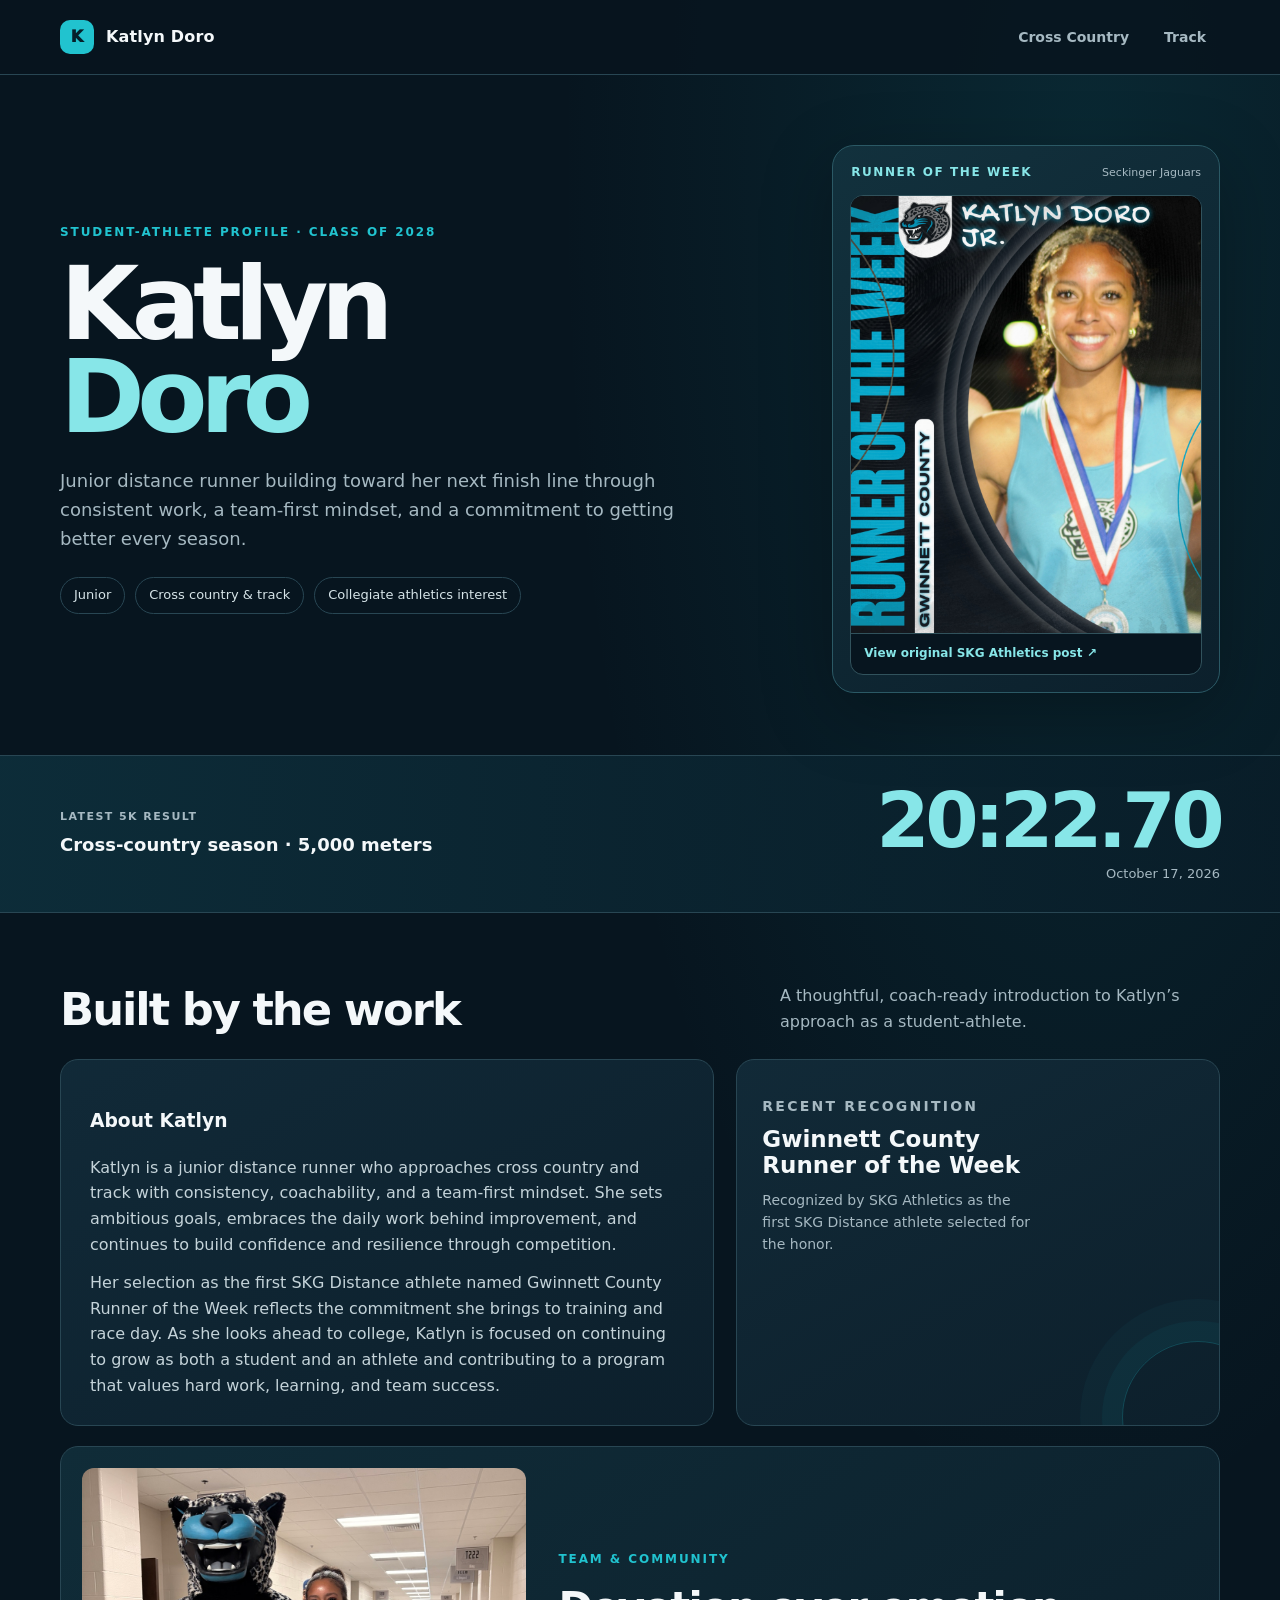
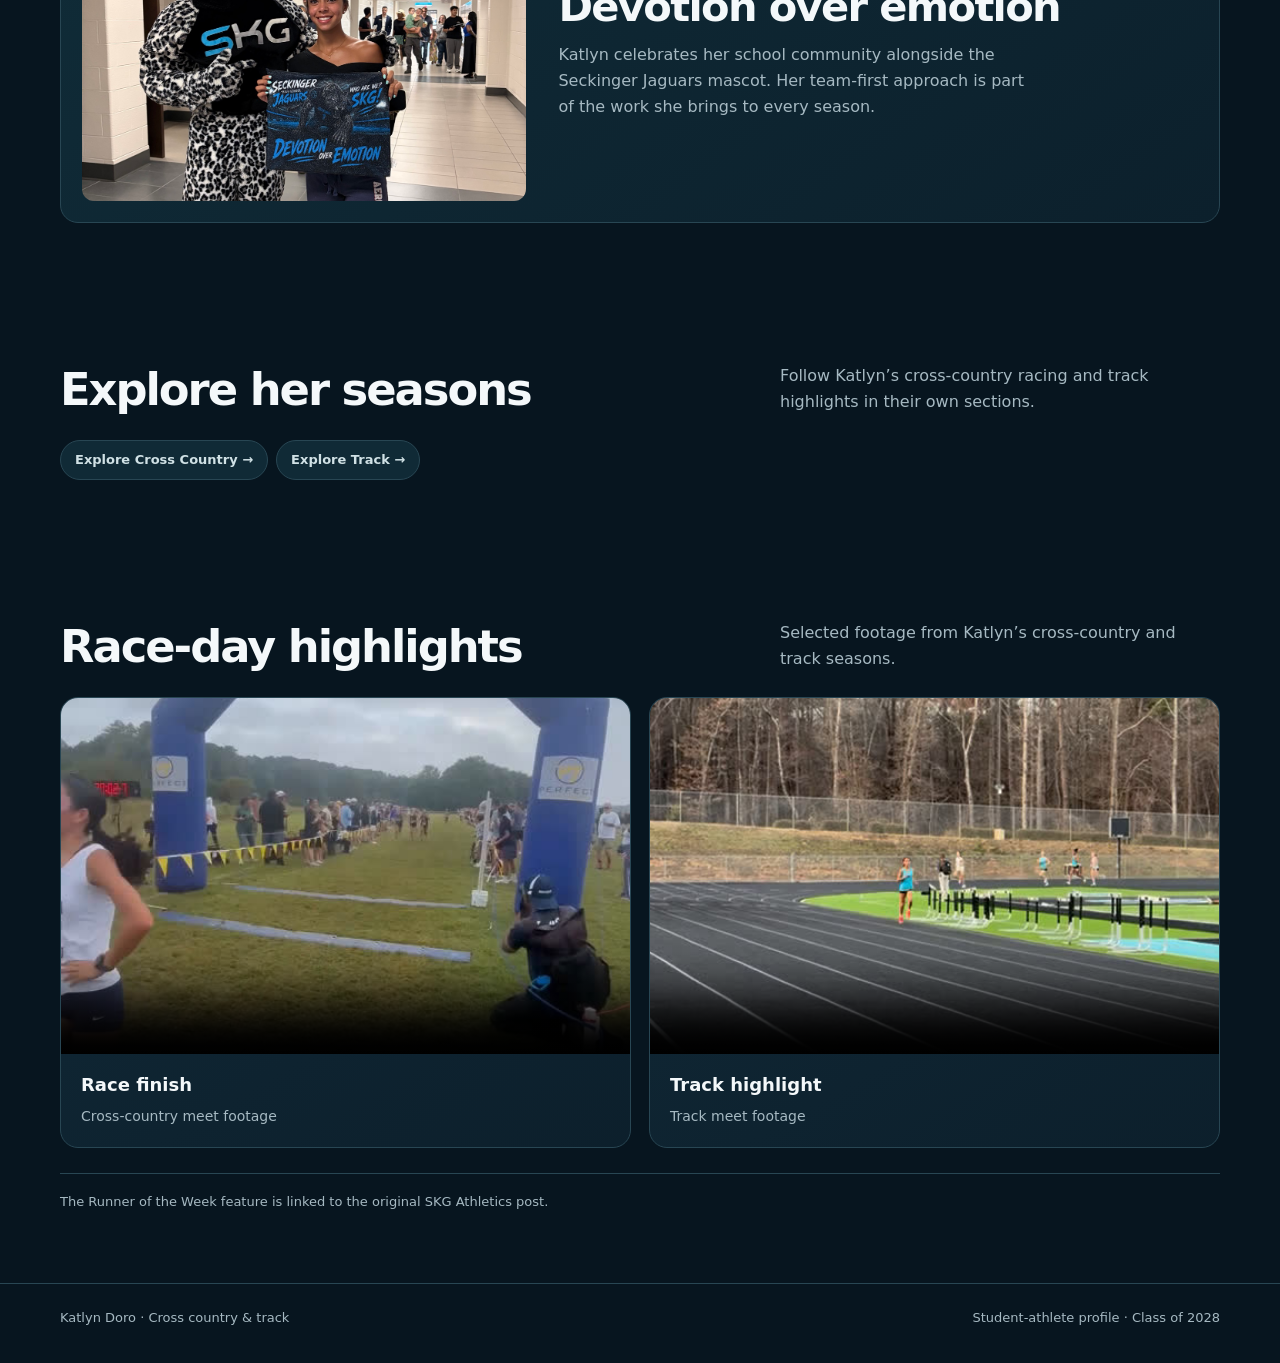
==== index.html @ 6b0afb65 "Add files via upload" ====
<!doctype html>
<html lang="en">
<head>
  <meta charset="utf-8">
  <meta name="viewport" content="width=device-width, initial-scale=1">
  <meta name="theme-color" content="#07151f">
  <meta name="description" content="Meet Katlyn Doro, junior cross-country and track athlete. Explore her latest 5K result, athlete bio, and race highlights.">
  <title>Katlyn Doro | Cross Country &amp; Track</title>
  <link rel="icon" href="data:image/svg+xml,%3Csvg xmlns='http://www.w3.org/2000/svg' viewBox='0 0 40 40'%3E%3Crect width='40' height='40' rx='11' fill='%2321c3cf'/%3E%3Cpath d='M10 29 20 10l10 19h-6l-4-8-4 8z' fill='%2307202a'/%3E%3C/svg%3E">
  <link rel="stylesheet" href="styles.css">
</head>
<body>
  <div class="topline"><div class="wrap nav">
    <a class="brand" href="index.html"><span class="mark" aria-hidden="true">K</span><span>Katlyn Doro</span></a>
    <nav class="nav-links" aria-label="Main navigation"><a href="cross-country.html">Cross Country</a><a href="track.html">Track</a></nav>
  </div></div>
  <header class="wrap hero">
    <div class="hero-grid">
      <div>
        <p class="eyebrow">Student-athlete profile · Class of 2028</p>
        <h1>Katlyn<br><span>Doro</span></h1>
        <p class="hero-copy">Junior distance runner building toward her next finish line through consistent work, a team-first mindset, and a commitment to getting better every season.</p>
        <div class="hero-meta"><span class="meta-pill">Junior</span><span class="meta-pill">Cross country &amp; track</span><span class="meta-pill">Collegiate athletics interest</span></div>
      </div>
      <aside class="runner-card" aria-label="Runner of the Week feature">
        <div class="runner-label"><strong>Runner of the Week</strong><span>Seckinger Jaguars</span></div>
        <a class="runner-image" href="https://www.instagram.com/p/DengwAHEeRJ/" target="_blank" rel="noopener noreferrer" aria-label="Open Katlyn's Runner of the Week post on Instagram">
          <img src="media/runner-of-week.jpeg" alt="Gwinnett County Runner of the Week graphic featuring Katlyn Doro Jr.">
          <span>View original SKG Athletics post ↗</span>
        </a>
      </aside>
    </div>
  </header>
  <div class="result-band"><div class="wrap result"><div><span class="result-label">Latest 5K result</span><p class="result-name">Cross-country season · 5,000 meters</p></div><div><div class="result-time" aria-label="20 minutes 22 point 70 seconds">20:22.70</div><div class="result-date">October 17, 2026</div></div></div></div>
  <main>
    <section class="wrap" aria-labelledby="about-title">
      <div class="section-head"><h2 id="about-title">Built by the work</h2><p>A thoughtful, coach-ready introduction to Katlyn’s approach as a student-athlete.</p></div>
      <div class="bio-grid">
        <article class="bio-card"><h3>About Katlyn</h3><p>Katlyn is a junior distance runner who approaches cross country and track with consistency, coachability, and a team-first mindset. She sets ambitious goals, embraces the daily work behind improvement, and continues to build confidence and resilience through competition.</p><p>Her selection as the first SKG Distance athlete named Gwinnett County Runner of the Week reflects the commitment she brings to training and race day. As she looks ahead to college, Katlyn is focused on continuing to grow as both a student and an athlete and contributing to a program that values hard work, learning, and team success.</p></article>
        <aside class="recognition"><p class="eyebrow">Recent recognition</p><h3>Gwinnett County Runner of the Week</h3><p>Recognized by SKG Athletics as the first SKG Distance athlete selected for the honor.</p></aside>
      </div>
      <div class="photo-feature"><img src="media/katlyn-team.jpeg" alt="Katlyn standing with the Seckinger Jaguars mascot at school." loading="lazy"><div><p class="eyebrow">Team &amp; community</p><h3>Devotion over emotion</h3><p>Katlyn celebrates her school community alongside the Seckinger Jaguars mascot. Her team-first approach is part of the work she brings to every season.</p></div></div>
    </section>
    <section class="wrap" aria-labelledby="explore-title">
      <div class="section-head"><h2 id="explore-title">Explore her seasons</h2><p>Follow Katlyn’s cross-country racing and track highlights in their own sections.</p></div>
      <div class="section-tabs"><a href="cross-country.html">Explore Cross Country →</a><a href="track.html">Explore Track →</a></div>
    </section>
    <section class="wrap" id="highlights" aria-labelledby="highlights-title">
      <div class="section-head"><h2 id="highlights-title">Race-day highlights</h2><p>Selected footage from Katlyn’s cross-country and track seasons.</p></div>
      <div class="videos">
        <article class="video-card"><video controls playsinline preload="metadata" poster="media/race-finish.jpg" aria-label="Cross-country race finish video"><source src="media/race-finish.mp4" type="video/mp4">Your browser does not support embedded video.</video><div class="video-copy"><h3>Race finish</h3><p>Cross-country meet footage</p></div></article>
        <article class="video-card"><video controls playsinline preload="metadata" poster="media/track-highlight.jpg" aria-label="Track highlight video"><source src="media/track-highlight.mp4" type="video/mp4">Your browser does not support embedded video.</video><div class="video-copy"><h3>Track highlight</h3><p>Track meet footage</p></div></article>
      </div>
      <p class="source-note">The Runner of the Week feature is linked to the original SKG Athletics post.</p>
    </section>
  </main>
  <footer><div class="wrap footer-inner"><span>Katlyn Doro · Cross country &amp; track</span><span>Student-athlete profile · Class of 2028</span></div></footer>
</body>
</html>
---- styles.css ----
:root{color-scheme:dark;--ink:#f4f8fa;--muted:#a6b9c2;--bg:#07151f;--panel:#102532;--panel2:#153340;--line:#284653;--teal:#21c3cf;--aqua:#87e6e8;--gold:#f3c95f;--max:1160px}
*{box-sizing:border-box}html{scroll-behavior:smooth}body{margin:0;background:radial-gradient(ellipse at 85% 6%,rgba(25,157,170,.14),transparent 33rem),var(--bg);color:var(--ink);font:16px/1.6 Inter,ui-sans-serif,system-ui,-apple-system,BlinkMacSystemFont,"Segoe UI",sans-serif}a{color:inherit}.wrap{width:min(var(--max),calc(100% - 44px));margin-inline:auto}.topline{border-bottom:1px solid var(--line);background:rgba(7,21,31,.9)}.nav{min-height:74px;display:flex;align-items:center;justify-content:space-between;gap:24px}.brand{display:flex;align-items:center;gap:12px;text-decoration:none;font-weight:760;letter-spacing:.01em}.mark{width:34px;height:34px;display:grid;place-items:center;border-radius:10px;background:var(--teal);color:#06202a;font-size:16px;font-weight:950}.nav-links{display:flex;align-items:center;gap:7px}.nav-links a{color:var(--muted);text-decoration:none;padding:9px 14px;border-radius:999px;font-size:14px;font-weight:650;transition:.2s}.nav-links a:hover,.nav-links a:focus-visible,.nav-links a[aria-current=page]{background:rgba(33,195,207,.13);color:var(--aqua)}.hero{padding:70px 0 62px}.hero-grid{display:grid;grid-template-columns:minmax(0,1.3fr) minmax(290px,.7fr);align-items:center;gap:52px}.eyebrow{color:var(--teal);text-transform:uppercase;letter-spacing:.16em;font-size:12px;font-weight:850;margin:0 0 14px}.hero h1{font-size:clamp(3.6rem,8vw,7.4rem);line-height:.91;letter-spacing:-.075em;margin:0;max-width:780px}.hero h1 span{color:var(--aqua)}.hero-copy{max-width:620px;color:var(--muted);font-size:18px;margin:24px 0 0}.hero-meta{display:flex;flex-wrap:wrap;gap:10px;margin-top:24px}.meta-pill{border:1px solid var(--line);border-radius:999px;padding:7px 13px;color:#d6e4e8;font-size:13px}.runner-card{background:linear-gradient(145deg,#12313d,#0c202c);border:1px solid #2b5965;border-radius:22px;padding:17px;box-shadow:0 20px 70px rgba(0,0,0,.27)}.runner-label{display:flex;align-items:center;justify-content:space-between;gap:12px;margin:0 1px 13px}.runner-label strong{font-size:12px;text-transform:uppercase;letter-spacing:.13em;color:var(--aqua)}.runner-label span{font-size:11px;color:var(--muted)}.runner-image{display:block;overflow:hidden;border-radius:13px;background:#07151f;border:1px solid #31525c;text-decoration:none}.runner-image img{display:block;width:100%;height:auto;max-height:500px;object-fit:contain;background:#07151f}.runner-image span{display:block;padding:10px 13px;color:var(--aqua);font-size:12px;font-weight:700;border-top:1px solid #31525c}.photo-feature{display:grid;grid-template-columns:minmax(260px,.82fr) minmax(0,1.18fr);align-items:center;gap:32px;margin-top:20px;padding:21px;border-radius:18px;background:linear-gradient(145deg,#102c38,#0c202c);border:1px solid var(--line)}.photo-feature img{display:block;width:100%;max-height:520px;aspect-ratio:4/3;object-fit:cover;object-position:center 38%;border-radius:12px}.photo-feature h3{font-size:clamp(1.8rem,4vw,2.6rem);letter-spacing:-.04em;line-height:1.1;margin:0}.photo-feature p:not(.eyebrow){color:var(--muted);max-width:480px;margin:13px 0 0}.result-band{background:linear-gradient(90deg,rgba(14,50,63,.8),rgba(9,29,41,.75));border-top:1px solid var(--line);border-bottom:1px solid var(--line)}.result{display:grid;grid-template-columns:1fr auto;align-items:center;gap:24px;padding:27px 0}.result-label{display:block;color:var(--muted);text-transform:uppercase;letter-spacing:.13em;font-size:11px;font-weight:800}.result-name{margin:5px 0 0;font-size:18px;font-weight:700}.result-time{color:var(--aqua);font-size:clamp(2.8rem,7vw,4.8rem);font-weight:850;letter-spacing:-.06em;line-height:1}.result-date{color:var(--muted);font-size:13px;text-align:right;margin-top:5px}main section{padding:70px 0}.section-head{display:flex;justify-content:space-between;align-items:end;gap:24px;margin-bottom:25px}h2{font-size:clamp(1.9rem,4vw,2.8rem);letter-spacing:-.045em;line-height:1.08;margin:0}.section-head p{color:var(--muted);margin:0;max-width:440px}.bio-grid{display:grid;grid-template-columns:minmax(0,1.15fr) minmax(260px,.85fr);gap:22px}.bio-card,.recognition,.video-card,.event-card{background:linear-gradient(150deg,rgba(18,43,57,.94),rgba(13,32,44,.95));border:1px solid var(--line);border-radius:18px}.bio-card{padding:27px 29px}.bio-card p{color:#c4d3d9;margin:13px 0 0}.recognition{padding:25px;position:relative;overflow:hidden}.recognition:after{content:"";position:absolute;width:150px;height:150px;border:1px solid rgba(33,195,207,.25);border-radius:50%;right:-55px;bottom:-68px;box-shadow:0 0 0 20px rgba(33,195,207,.05),0 0 0 42px rgba(33,195,207,.035)}.recognition .eyebrow{margin-bottom:8px}.recognition h3{font-size:23px;line-height:1.15;margin:0;max-width:300px}.recognition p{color:var(--muted);font-size:14px;margin:10px 0 0;max-width:280px}.section-tabs{display:flex;gap:8px;flex-wrap:wrap}.section-tabs a{padding:9px 14px;border-radius:999px;background:#102a36;border:1px solid var(--line);text-decoration:none;color:#d0e1e5;font-size:13px;font-weight:700}.section-tabs a:hover{border-color:var(--teal);color:var(--aqua)}.videos{display:grid;grid-template-columns:repeat(2,minmax(0,1fr));gap:18px}.video-card{overflow:hidden}.video-card video{width:100%;display:block;aspect-ratio:16/10;object-fit:cover;background:#030a0e}.video-copy{padding:18px 20px 20px}.video-copy h3{margin:0;font-size:18px}.video-copy p{margin:5px 0 0;color:var(--muted);font-size:14px}.page-hero{padding:64px 0 44px}.page-hero h1{font-size:clamp(3rem,7vw,6rem);line-height:.94;letter-spacing:-.07em;margin:0}.page-hero p{max-width:650px;color:var(--muted);font-size:18px;margin:18px 0 0}.event-grid{display:grid;grid-template-columns:repeat(3,minmax(0,1fr));gap:15px}.event-card{padding:20px}.event-card strong{display:block;color:var(--aqua);font-size:12px;text-transform:uppercase;letter-spacing:.12em}.event-card span{display:block;font-size:21px;font-weight:750;margin-top:7px}.event-card small{display:block;color:var(--muted);margin-top:3px}.source-note{color:var(--muted);border-top:1px solid var(--line);padding-top:18px;margin:25px 0 0;font-size:13px}footer{border-top:1px solid var(--line);padding:24px 0 34px;color:var(--muted);font-size:13px}.footer-inner{display:flex;justify-content:space-between;gap:16px;flex-wrap:wrap}:focus-visible{outline:3px solid var(--gold);outline-offset:3px}@media(max-width:800px){.hero-grid{grid-template-columns:1fr;gap:32px}.runner-card{max-width:460px}.bio-grid{grid-template-columns:1fr}.event-grid{grid-template-columns:1fr}}@media(max-width:620px){.wrap{width:min(100% - 28px,var(--max))}.nav{min-height:66px;align-items:flex-start;padding:14px 0;flex-direction:column;gap:8px}.nav-links{width:100%;overflow:auto}.nav-links a{white-space:nowrap;padding:8px 11px}.hero{padding:46px 0 40px}.hero h1{font-size:clamp(3.5rem,18vw,5.7rem)}.hero-copy{font-size:16px}.result{padding:22px 0}.videos{grid-template-columns:1fr}main section{padding:52px 0}.section-head{align-items:flex-start;flex-direction:column;gap:10px}.result-date{text-align:left}.result{grid-template-columns:1fr;gap:11px}.photo-feature{grid-template-columns:1fr;gap:18px}.photo-feature img{max-height:480px;aspect-ratio:4/3}.footer-inner{flex-direction:column}}@media(prefers-reduced-motion:reduce){html{scroll-behavior:auto}*,*::before,*::after{animation-duration:.01ms!important;transition-duration:.01ms!important}}
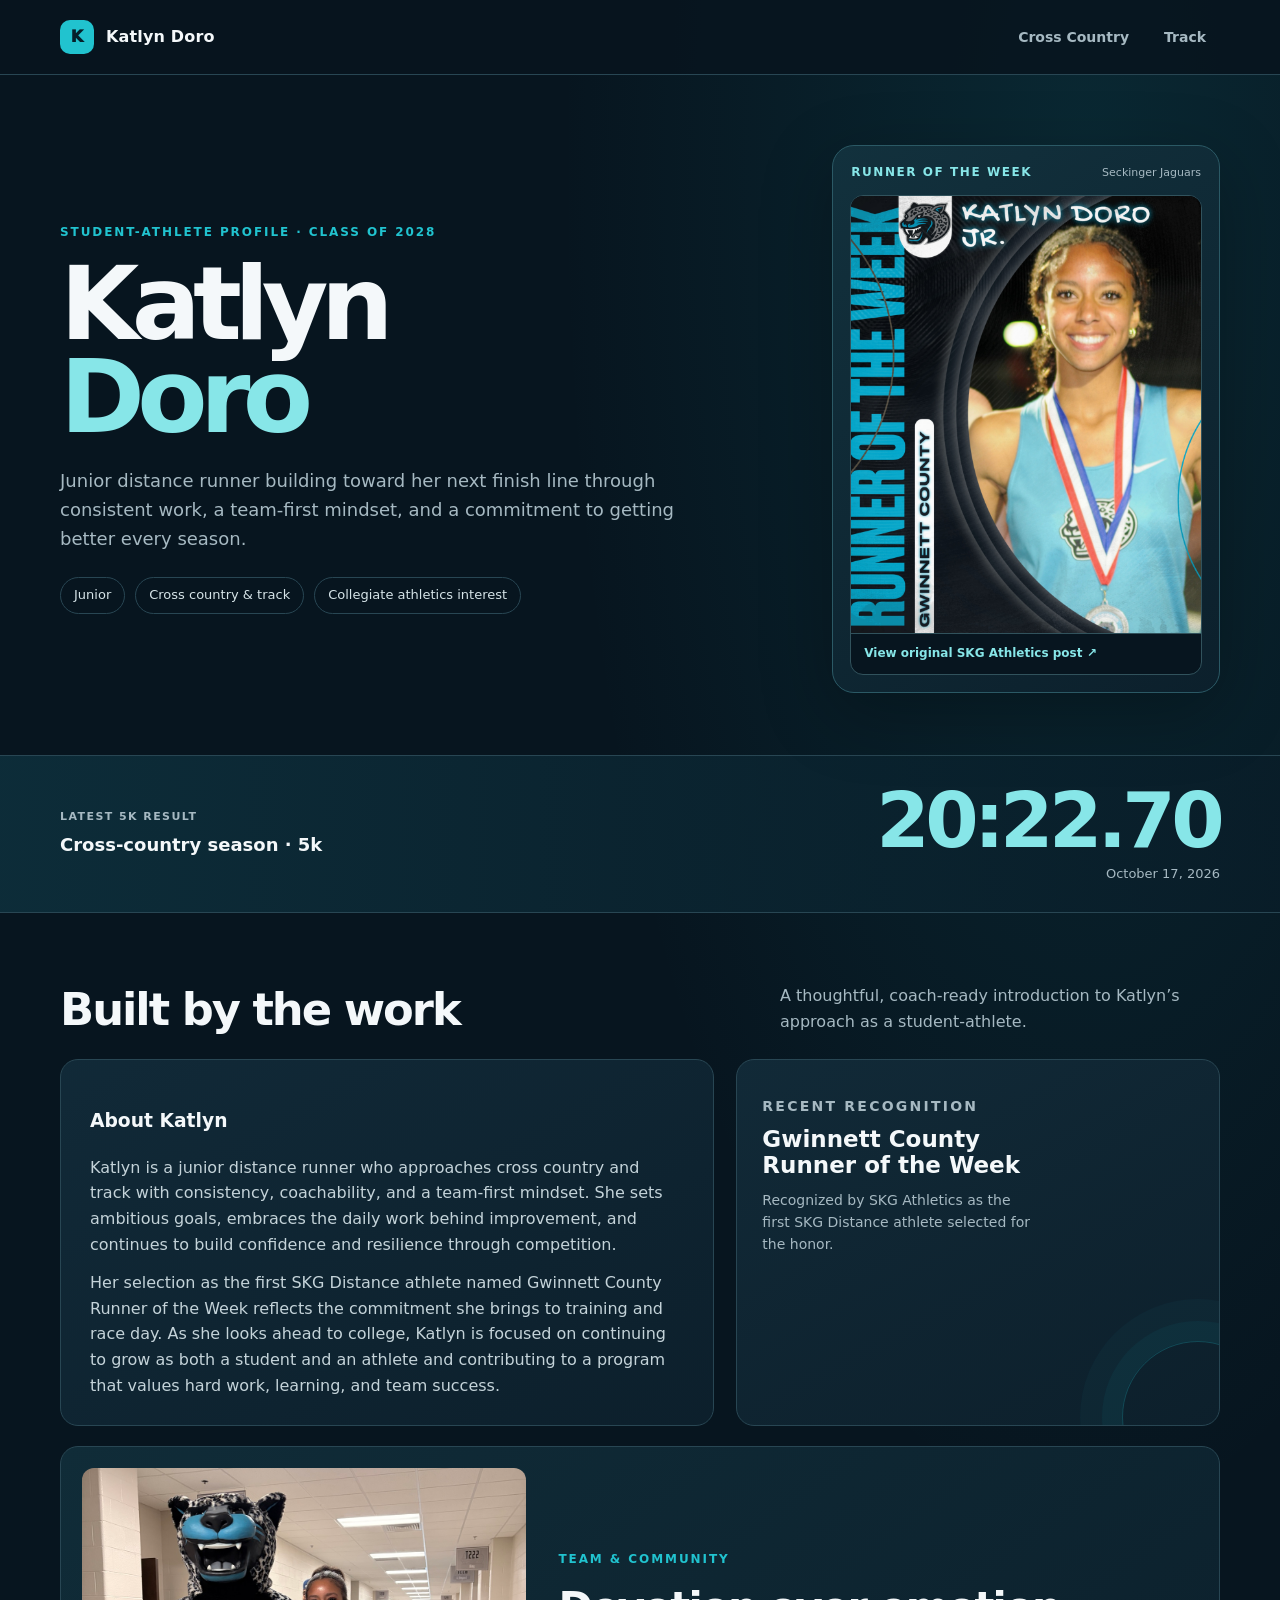
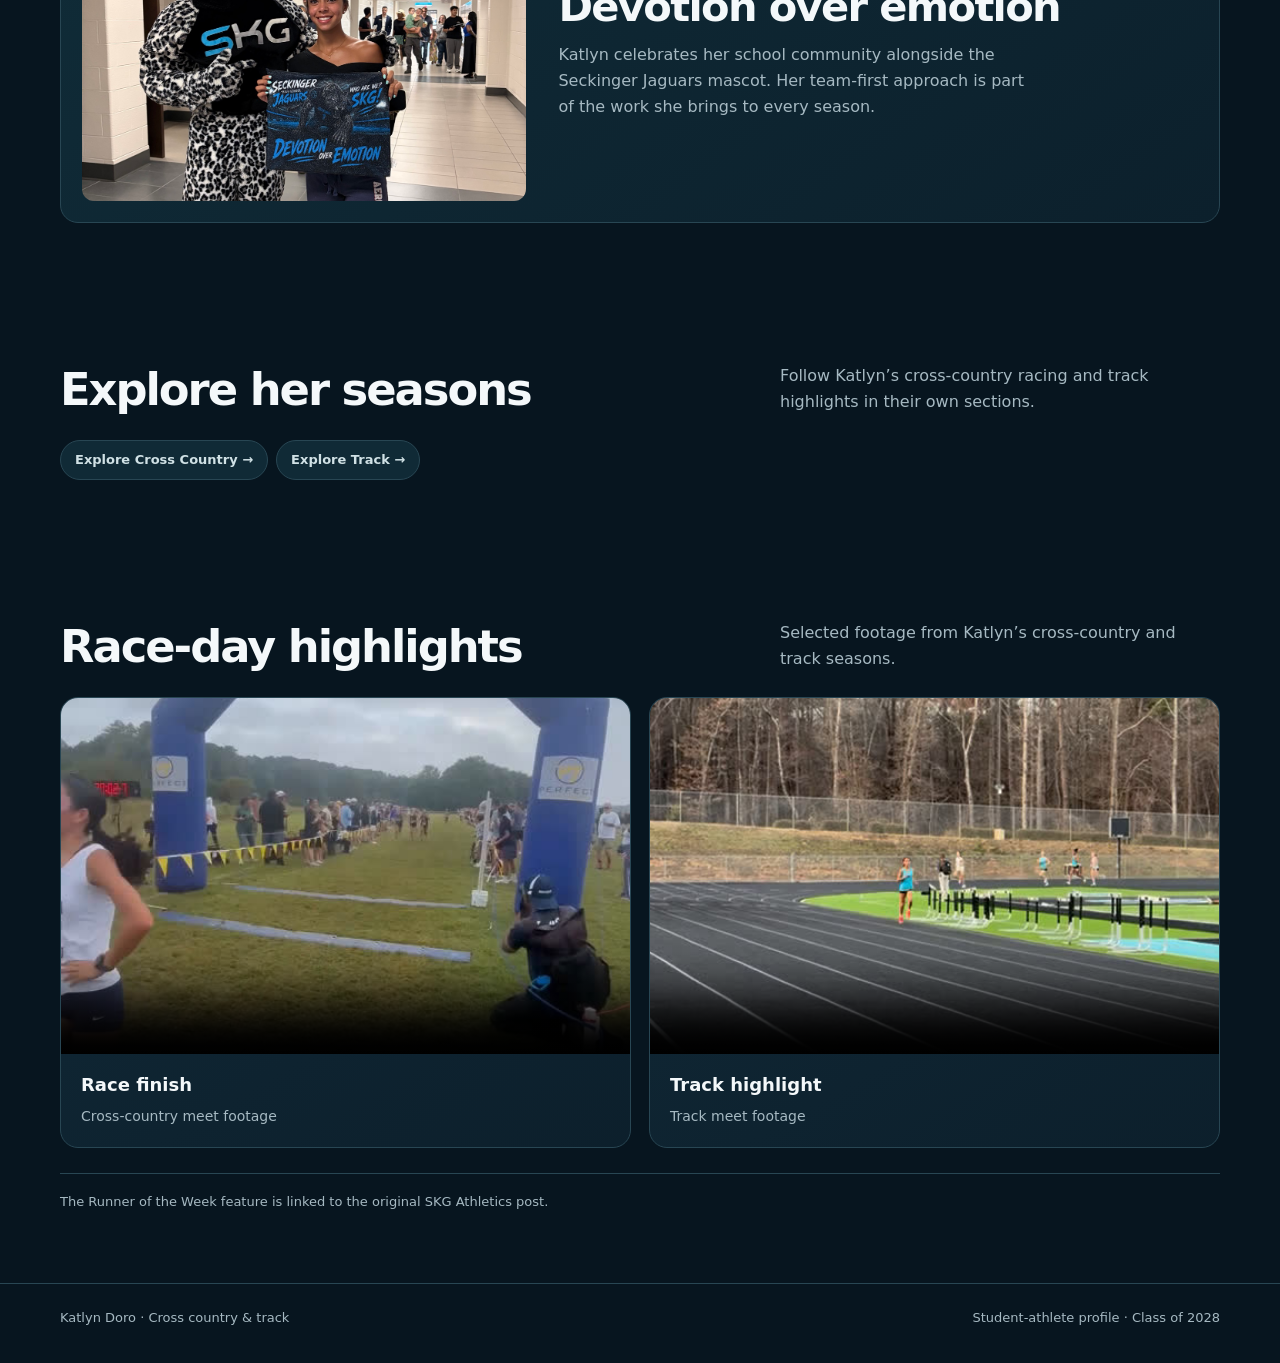
==== commit 85743190: "Fix formatting of latest 5K result section" ====
--- a/index.html
+++ b/index.html
@@ -31,7 +31,8 @@
       </aside>
     </div>
   </header>
-  <div class="result-band"><div class="wrap result"><div><span class="result-label">Latest 5K result</span><p class="result-name">Cross-country season · 5,000 meters</p></div><div><div class="result-time" aria-label="20 minutes 22 point 70 seconds">20:22.70</div><div class="result-date">October 17, 2026</div></div></div></div>
+  <div class="result-band"><div class="wrap result"><div><span class="result-label">Latest 5K result</span><p class="result-name">Cross-country season · 5k
+  </p></div><div><div class="result-time" aria-label="20 minutes 22 point 70 seconds">20:22.70</div><div class="result-date">October 17, 2026</div></div></div></div>
   <main>
     <section class="wrap" aria-labelledby="about-title">
       <div class="section-head"><h2 id="about-title">Built by the work</h2><p>A thoughtful, coach-ready introduction to Katlyn’s approach as a student-athlete.</p></div>
